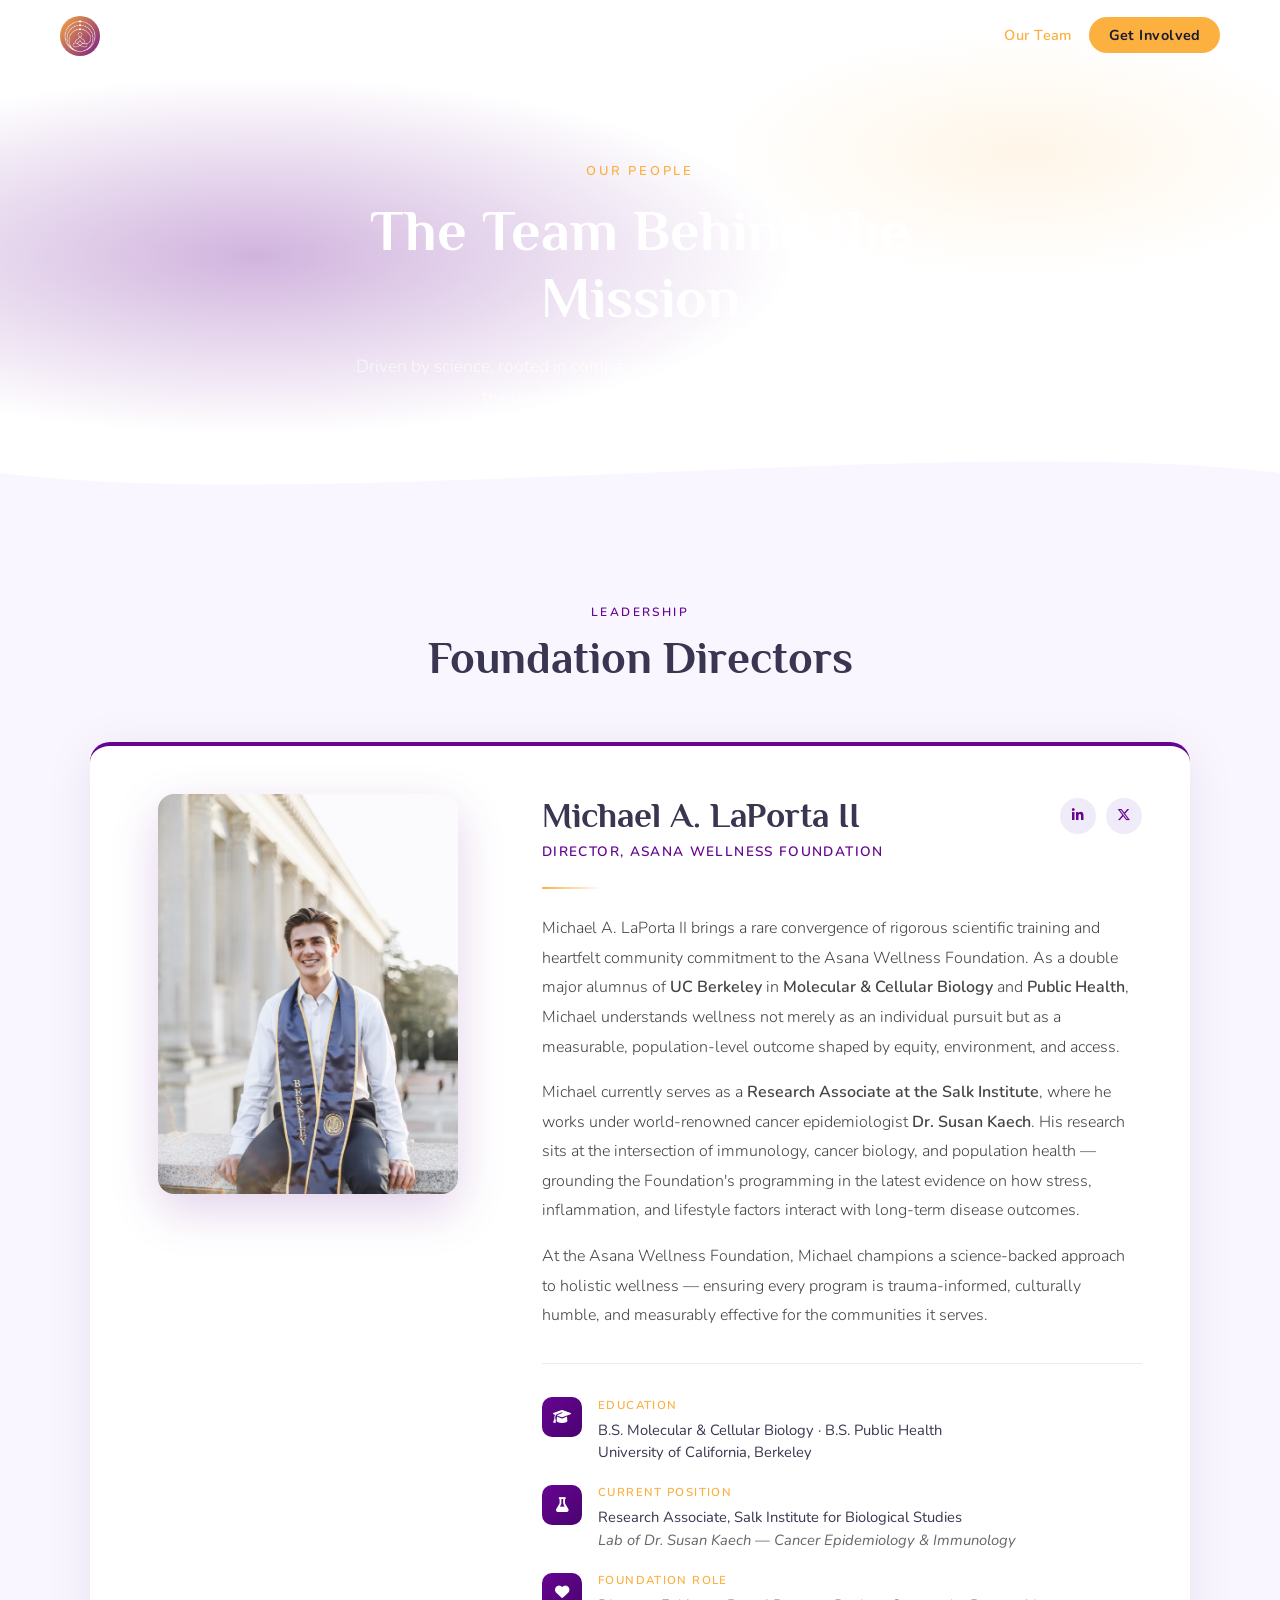
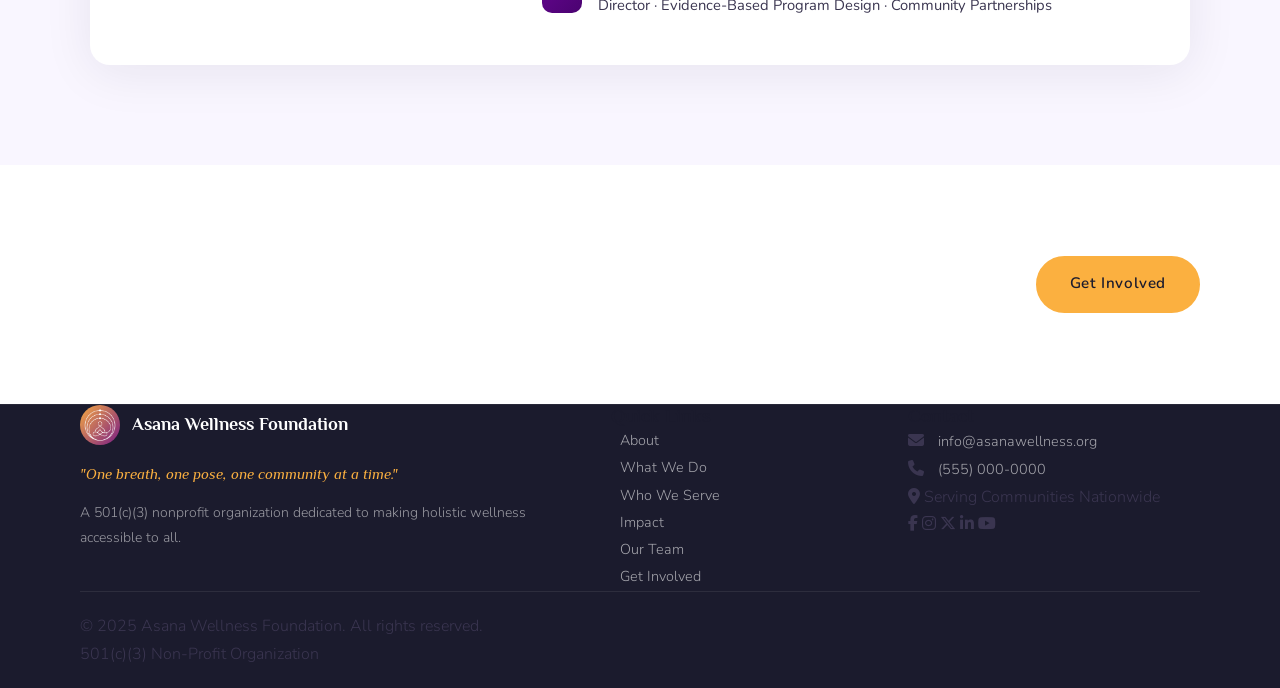
==== about.html @ dfd98853 "Add About Us page with Director Michael A. LaPorta II bio - New about.html page with full leadership" ====
<!DOCTYPE html>
<html lang="en">
<head>
  <meta charset="UTF-8" />
  <meta name="viewport" content="width=device-width, initial-scale=1.0" />
  <meta name="description" content="Meet the team behind the Asana Wellness Foundation — dedicated leaders bringing holistic wellness to underserved communities." />
  <title>About Us | Asana Wellness Foundation</title>

  <!-- Google Fonts: Philosopher + Nunito -->
  <link rel="preconnect" href="https://fonts.googleapis.com" />
  <link rel="preconnect" href="https://fonts.gstatic.com" crossorigin />
  <link
    href="https://fonts.googleapis.com/css2?family=Philosopher:wght@400;700&family=Nunito:wght@300;400;600&display=swap"
    rel="stylesheet"
  />

  <!-- Font Awesome 6 CDN -->
  <link
    rel="stylesheet"
    href="https://cdnjs.cloudflare.com/ajax/libs/font-awesome/6.5.1/css/all.min.css"
    integrity="sha512-DTOQO9RWCH3ppGqcWaEA1BIZOC6xxalwEsw9c2QQeAIftl+Vegovlnee1c9QX4TctnWMn13TZye+giMm8e2LQ=="
    crossorigin="anonymous"
    referrerpolicy="no-referrer"
  />

  <!-- Stylesheets -->
  <link rel="stylesheet" href="styles.css" />
  <link rel="stylesheet" href="about.css" />
</head>
<body>

  <!-- ============================================================
       NAVIGATION
  ============================================================ -->
  <header class="site-header" role="banner">
    <nav class="navbar" aria-label="Main navigation">
      <div class="nav-container">

        <!-- Logo -->
        <a href="index.html" class="nav-logo" aria-label="Asana Wellness Foundation — return to home">
          <span class="logo-icon" aria-hidden="true">
            <img src="Logo/Icon/Icon-04.png" alt="" width="40" height="40" class="logo-img">
          </span>
          <span class="logo-text">Asana Wellness Foundation</span>
        </a>

        <!-- Desktop Nav Links -->
        <ul class="nav-links" role="list">
          <li><a href="index.html#about" class="nav-link">About</a></li>
          <li><a href="index.html#programs" class="nav-link">What We Do</a></li>
          <li><a href="index.html#serve" class="nav-link">Who We Serve</a></li>
          <li><a href="index.html#impact" class="nav-link">Impact</a></li>
          <li><a href="index.html#values" class="nav-link">Values</a></li>
          <li><a href="about.html" class="nav-link nav-link--active">Our Team</a></li>
          <li><a href="index.html#involved" class="nav-link nav-link--cta">Get Involved</a></li>
        </ul>

        <!-- Hamburger Button (mobile) -->
        <button
          class="hamburger"
          id="hamburgerBtn"
          aria-label="Open navigation menu"
          aria-expanded="false"
          aria-controls="mobileMenu"
        >
          <span class="hamburger-line"></span>
          <span class="hamburger-line"></span>
          <span class="hamburger-line"></span>
        </button>

      </div><!-- /.nav-container -->

      <!-- Mobile Menu -->
      <div class="mobile-menu" id="mobileMenu" role="dialog" aria-label="Mobile navigation" aria-hidden="true">
        <ul class="mobile-nav-links" role="list">
          <li><a href="index.html#about" class="mobile-nav-link">About</a></li>
          <li><a href="index.html#programs" class="mobile-nav-link">What We Do</a></li>
          <li><a href="index.html#serve" class="mobile-nav-link">Who We Serve</a></li>
          <li><a href="index.html#impact" class="mobile-nav-link">Impact</a></li>
          <li><a href="index.html#values" class="mobile-nav-link">Values</a></li>
          <li><a href="about.html" class="mobile-nav-link">Our Team</a></li>
          <li><a href="index.html#involved" class="mobile-nav-link mobile-nav-link--cta">Get Involved</a></li>
        </ul>
      </div><!-- /.mobile-menu -->

    </nav>
  </header>

  <main id="main-content">

    <!-- ===== PAGE HERO ===== -->
    <section class="page-hero" aria-label="About Us">
      <div class="page-hero-inner">
        <p class="page-hero-eyebrow">Our People</p>
        <h1 class="page-hero-title">The Team Behind the Mission</h1>
        <p class="page-hero-sub">Driven by science, rooted in compassion, and committed to equity — meet the leaders who make our work possible.</p>
      </div>
      <div class="page-hero-wave" aria-hidden="true">
        <svg viewBox="0 0 1440 80" preserveAspectRatio="none" xmlns="http://www.w3.org/2000/svg">
          <path d="M0,40 C360,80 1080,0 1440,40 L1440,80 L0,80 Z" fill="#f9f6ff"/>
        </svg>
      </div>
    </section>

    <!-- ===== LEADERSHIP SECTION ===== -->
    <section class="leadership-section" id="leadership" aria-label="Foundation Leadership">
      <div class="container">

        <div class="section-label fade-in">Leadership</div>
        <h2 class="section-title fade-in">Foundation Directors</h2>

        <!-- ── Director Card ── -->
        <article class="director-card fade-in" aria-label="Director: Michael A. LaPorta II">

          <div class="director-photo-wrap">
            <img
              src="Logo/Images/M3.jpg"
              alt="Michael A. LaPorta II, Director of the Asana Wellness Foundation"
              class="director-photo"
            />
            <div class="director-photo-ring" aria-hidden="true"></div>
          </div>

          <div class="director-info">

            <div class="director-header">
              <div>
                <h3 class="director-name">Michael A. LaPorta II</h3>
                <p class="director-title">Director, Asana Wellness Foundation</p>
              </div>
              <div class="director-socials" aria-label="Michael's social links">
                <a href="#" aria-label="LinkedIn" class="social-dot"><i class="fab fa-linkedin-in"></i></a>
                <a href="#" aria-label="Twitter / X" class="social-dot"><i class="fab fa-x-twitter"></i></a>
              </div>
            </div>

            <div class="director-divider" aria-hidden="true"></div>

            <p class="director-bio">
              Michael A. LaPorta II brings a rare convergence of rigorous scientific training and
              heartfelt community commitment to the Asana Wellness Foundation. As a double major
              alumnus of <strong>UC Berkeley</strong> in <strong>Molecular &amp; Cellular Biology</strong>
              and <strong>Public Health</strong>, Michael understands wellness not merely as an
              individual pursuit but as a measurable, population-level outcome shaped by equity,
              environment, and access.
            </p>

            <p class="director-bio">
              Michael currently serves as a <strong>Research Associate at the Salk Institute</strong>,
              where he works under world-renowned cancer epidemiologist
              <strong>Dr. Susan Kaech</strong>. His research sits at the intersection of
              immunology, cancer biology, and population health — grounding the Foundation's
              programming in the latest evidence on how stress, inflammation, and lifestyle
              factors interact with long-term disease outcomes.
            </p>

            <p class="director-bio">
              At the Asana Wellness Foundation, Michael champions a science-backed approach to
              holistic wellness — ensuring every program is trauma-informed, culturally humble,
              and measurably effective for the communities it serves.
            </p>

            <div class="director-credentials" aria-label="Credentials and affiliations">
              <div class="credential-item">
                <span class="credential-icon" aria-hidden="true"><i class="fas fa-graduation-cap"></i></span>
                <div>
                  <span class="credential-label">Education</span>
                  <span class="credential-value">B.S. Molecular &amp; Cellular Biology · B.S. Public Health<br>University of California, Berkeley</span>
                </div>
              </div>
              <div class="credential-item">
                <span class="credential-icon" aria-hidden="true"><i class="fas fa-flask"></i></span>
                <div>
                  <span class="credential-label">Current Position</span>
                  <span class="credential-value">Research Associate, Salk Institute for Biological Studies<br><em>Lab of Dr. Susan Kaech — Cancer Epidemiology &amp; Immunology</em></span>
                </div>
              </div>
              <div class="credential-item">
                <span class="credential-icon" aria-hidden="true"><i class="fas fa-heart"></i></span>
                <div>
                  <span class="credential-label">Foundation Role</span>
                  <span class="credential-value">Director · Evidence-Based Program Design · Community Partnerships</span>
                </div>
              </div>
            </div>

          </div>
        </article><!-- /.director-card -->

      </div><!-- /.container -->
    </section>

    <!-- ===== JOIN THE TEAM ===== -->
    <section class="join-team-section" aria-label="Join the team">
      <div class="container join-team-inner fade-in">
        <div class="join-team-text">
          <h2 class="join-team-title">Want to Be Part of Something Meaningful?</h2>
          <p>We're always looking for passionate instructors, wellness advocates, and community partners to grow with us.</p>
        </div>
        <a href="index.html#involved" class="btn btn--gold">Get Involved</a>
      </div>
    </section>

  </main>

  <!-- ============================================================
       FOOTER
  ============================================================ -->
  <footer class="site-footer" role="contentinfo">
    <div class="footer-inner container">

      <div class="footer-grid">

        <!-- Column 1: Brand -->
        <div class="footer-col footer-col--brand">
          <div class="footer-logo">
            <img src="Logo/Icon/Icon-04.png" alt="" width="32" height="32" class="logo-img" aria-hidden="true">
            <span class="footer-logo-text">Asana Wellness Foundation</span>
          </div>
          <p class="footer-tagline">"One breath, one pose, one community at a time."</p>
          <p class="footer-blurb">A 501(c)(3) nonprofit organization dedicated to making holistic wellness accessible to all.</p>
        </div>

        <!-- Column 2: Quick Links -->
        <div class="footer-col">
          <h3 class="footer-heading">Quick Links</h3>
          <ul class="footer-links" role="list">
            <li><a href="index.html#about" class="footer-link">About</a></li>
            <li><a href="index.html#programs" class="footer-link">What We Do</a></li>
            <li><a href="index.html#serve" class="footer-link">Who We Serve</a></li>
            <li><a href="index.html#impact" class="footer-link">Impact</a></li>
            <li><a href="about.html" class="footer-link">Our Team</a></li>
            <li><a href="index.html#involved" class="footer-link">Get Involved</a></li>
          </ul>
        </div>

        <!-- Column 3: Contact -->
        <div class="footer-col">
          <h3 class="footer-heading">Contact</h3>
          <address class="footer-contact" aria-label="Contact information">
            <p><i class="fas fa-envelope" aria-hidden="true"></i> <a href="mailto:info@asanawellness.org" class="footer-link">info@asanawellness.org</a></p>
            <p><i class="fas fa-phone" aria-hidden="true"></i> <a href="tel:+15550000000" class="footer-link">(555) 000-0000</a></p>
            <p><i class="fas fa-map-marker-alt" aria-hidden="true"></i> Serving Communities Nationwide</p>
          </address>
          <div class="footer-socials" aria-label="Social media links">
            <a href="#" class="footer-social-link" aria-label="Facebook"><i class="fab fa-facebook-f"></i></a>
            <a href="#" class="footer-social-link" aria-label="Instagram"><i class="fab fa-instagram"></i></a>
            <a href="#" class="footer-social-link" aria-label="Twitter / X"><i class="fab fa-x-twitter"></i></a>
            <a href="#" class="footer-social-link" aria-label="LinkedIn"><i class="fab fa-linkedin-in"></i></a>
            <a href="#" class="footer-social-link" aria-label="YouTube"><i class="fab fa-youtube"></i></a>
          </div>
        </div>

      </div><!-- /.footer-grid -->

      <div class="footer-bottom">
        <p>&copy; 2025 Asana Wellness Foundation. All rights reserved.</p>
        <p>501(c)(3) Non-Profit Organization</p>
      </div>

    </div><!-- /.footer-inner -->
  </footer>

  <script src="script.js"></script>
</body>
</html>
---- styles.css ----
/* ============================================================
   ASANA WELLNESS FOUNDATION — styles.css
   Mobile-first, custom CSS, no frameworks
   ============================================================ */

/* ------------------------------------------------------------
   CSS CUSTOM PROPERTIES (Design Tokens)
   ------------------------------------------------------------ */
:root {
  /* Brand Colors */
  --color-black:       #1B1B2D;
  --color-purple:      #660591;
  --color-purple-dark: #4a0369;
  --color-purple-light:#8a12b8;
  --color-gold:        #FBB040;
  --color-gold-dark:   #e09620;
  --color-gold-light:  #fdc868;

  /* Neutral Palette */
  --color-white:       #FFFFFF;
  --color-off-white:   #F9F6FF;
  --color-lavender:    #F2EDF9;
  --color-light-gray:  #E8E4F0;
  --color-mid-gray:    #9B95A8;
  --color-text-dark:   #1B1B2D;
  --color-text-body:   #3A3550;
  --color-text-muted:  #6B6580;

  /* Card & Surface */
  --color-card-dark:   #232338;
  --color-card-darker: #1a1a2e;

  /* Typography */
  --font-heading: 'Philosopher', Georgia, serif;
  --font-body:    'Nunito', 'Helvetica Neue', Arial, sans-serif;

  /* Font Weights */
  --fw-light:    300;
  --fw-regular:  400;
  --fw-semibold: 600;
  --fw-bold:     700;

  /* Spacing Scale */
  --space-xs:  0.5rem;
  --space-sm:  1rem;
  --space-md:  1.5rem;
  --space-lg:  2rem;
  --space-xl:  3rem;
  --space-2xl: 4rem;
  --space-3xl: 6rem;

  /* Section Padding */
  --section-pad-y: 5rem;

  /* Border Radius */
  --radius-sm:   6px;
  --radius-md:   12px;
  --radius-lg:   20px;
  --radius-pill: 9999px;

  /* Shadows */
  --shadow-sm:   0 2px 8px rgba(27, 27, 45, 0.08);
  --shadow-md:   0 4px 20px rgba(27, 27, 45, 0.12);
  --shadow-lg:   0 8px 40px rgba(27, 27, 45, 0.18);
  --shadow-xl:   0 16px 64px rgba(27, 27, 45, 0.25);
  --shadow-glow-purple: 0 8px 32px rgba(102, 5, 145, 0.35);
  --shadow-glow-gold:   0 8px 32px rgba(251, 176, 64, 0.35);

  /* Transitions */
  --transition-fast:   150ms ease;
  --transition-base:   250ms ease;
  --transition-slow:   400ms ease;

  /* Nav Height */
  --nav-height: 72px;

  /* Container Max Width */
  --max-width: 1200px;
}


/* ------------------------------------------------------------
   RESET & BASE
   ------------------------------------------------------------ */
*,
*::before,
*::after {
  box-sizing: border-box;
  margin: 0;
  padding: 0;
}

html {
  scroll-behavior: smooth;
  font-size: 16px;
  -webkit-text-size-adjust: 100%;
}

body {
  font-family: var(--font-body);
  font-weight: var(--fw-light);
  color: var(--color-text-body);
  background-color: var(--color-white);
  line-height: 1.7;
  overflow-x: hidden;
}

img,
svg {
  display: block;
  max-width: 100%;
}

a {
  color: inherit;
  text-decoration: none;
  transition: color var(--transition-base), opacity var(--transition-base);
}

ul {
  list-style: none;
}

button {
  cursor: pointer;
  border: none;
  background: none;
  font-family: inherit;
}

address {
  font-style: normal;
}

/* ------------------------------------------------------------
   TYPOGRAPHY — HEADINGS
   ------------------------------------------------------------ */
h1, h2, h3, h4, h5, h6 {
  font-family: var(--font-heading);
  font-weight: var(--fw-bold);
  line-height: 1.2;
  color: var(--color-text-dark);
}

p {
  font-weight: var(--fw-light);
  line-height: 1.75;
}


/* ------------------------------------------------------------
   UTILITY CLASSES
   ------------------------------------------------------------ */
.container {
  width: 100%;
  max-width: var(--max-width);
  margin-inline: auto;
  padding-inline: 1.25rem;
}

.section-padding {
  padding-block: var(--section-pad-y);
}

/* Section Labels (eyebrow text) */
.section-label {
  font-family: var(--font-body);
  font-weight: var(--fw-semibold);
  font-size: 0.75rem;
  letter-spacing: 0.18em;
  text-transform: uppercase;
  color: var(--color-purple);
  margin-bottom: 0.75rem;
}

.section-label--gold {
  color: var(--color-gold);
}

/* Section Titles */
.section-title {
  font-size: clamp(1.75rem, 4vw, 2.75rem);
  margin-bottom: 1.25rem;
}

.section-title--dark   { color: var(--color-black); }
.section-title--gold   { color: var(--color-gold); }
.section-title--purple { color: var(--color-purple); }
.section-title--white  { color: var(--color-white); }

/* Section Intro Paragraph */
.section-intro {
  font-size: 1.05rem;
  font-weight: var(--fw-light);
  color: var(--color-text-muted);
  max-width: 680px;
  margin-bottom: 3rem;
}

.section-intro--light {
  color: rgba(255, 255, 255, 0.75);
}


/* ------------------------------------------------------------
   SCROLL REVEAL ANIMATION
   ------------------------------------------------------------ */
.fade-in {
  opacity: 0;
  transform: translateY(30px);
  transition:
    opacity var(--transition-slow),
    transform var(--transition-slow);
}

.fade-in.visible {
  opacity: 1;
  transform: translateY(0);
}

/* Stagger delays for sibling elements */
.fade-in:nth-child(2) { transition-delay: 80ms; }
.fade-in:nth-child(3) { transition-delay: 160ms; }
.fade-in:nth-child(4) { transition-delay: 240ms; }
.fade-in:nth-child(5) { transition-delay: 320ms; }
.fade-in:nth-child(6) { transition-delay: 400ms; }
.fade-in:nth-child(7) { transition-delay: 480ms; }
.fade-in:nth-child(8) { transition-delay: 560ms; }
.fade-in:nth-child(9) { transition-delay: 640ms; }


/* ------------------------------------------------------------
   BUTTONS
   ------------------------------------------------------------ */
.btn {
  display: inline-flex;
  align-items: center;
  justify-content: center;
  gap: 0.5rem;
  padding: 0.85rem 2rem;
  border-radius: var(--radius-pill);
  font-family: var(--font-body);
  font-weight: var(--fw-semibold);
  font-size: 0.95rem;
  letter-spacing: 0.04em;
  cursor: pointer;
  transition:
    background-color var(--transition-base),
    color var(--transition-base),
    border-color var(--transition-base),
    transform var(--transition-fast),
    box-shadow var(--transition-base);
  white-space: nowrap;
}

.btn:hover {
  transform: translateY(-2px);
}

.btn:active {
  transform: translateY(0);
}

/* Gold filled button */
.btn--gold {
  background-color: var(--color-gold);
  color: var(--color-black);
  border: 2px solid var(--color-gold);
}

.btn--gold:hover {
  background-color: var(--color-gold-dark);
  border-color: var(--color-gold-dark);
  box-shadow: var(--shadow-glow-gold);
}

/* White outline button */
.btn--outline-white {
  background-color: transparent;
  color: var(--color-white);
  border: 2px solid rgba(255, 255, 255, 0.7);
}

.btn--outline-white:hover {
  background-color: rgba(255, 255, 255, 0.12);
  border-color: var(--color-white);
}

/* Gold outline button */
.btn--outline-gold {
  background-color: transparent;
  color: var(--color-gold);
  border: 2px solid var(--color-gold);
}

.btn--outline-gold:hover {
  background-color: var(--color-gold);
  color: var(--color-black);
  box-shadow: var(--shadow-glow-gold);
}


/* ------------------------------------------------------------
   NAVIGATION
   ------------------------------------------------------------ */
.site-header {
  position: fixed;
  top: 0;
  left: 0;
  right: 0;
  z-index: 1000;
  transition:
    background-color var(--transition-base),
    box-shadow var(--transition-base);
}

/* Transparent by default; JS adds .scrolled */
.navbar {
  background-color: transparent;
  transition:
    background-color var(--transition-base),
    box-shadow var(--transition-base);
}

.site-header.scrolled .navbar {
  background-color: rgba(255, 255, 255, 0.97);
  box-shadow: 0 2px 24px rgba(27, 27, 45, 0.1);
  backdrop-filter: blur(12px);
  -webkit-backdrop-filter: blur(12px);
}

.nav-container {
  display: flex;
  align-items: center;
  justify-content: space-between;
  height: var(--nav-height);
  max-width: var(--max-width);
  margin-inline: auto;
  padding-inline: 1.25rem;
}

/* Logo */
.nav-logo {
  display: flex;
  align-items: center;
  gap: 0.65rem;
  text-decoration: none;
  transition: opacity var(--transition-base);
}

.nav-logo:hover {
  opacity: 0.85;
}

.logo-icon {
  flex-shrink: 0;
  display: flex;
  align-items: center;
}

.logo-img {
  width: 40px;
  height: 40px;
  object-fit: contain;
  border-radius: 50%;
}

.logo-text {
  font-family: var(--font-heading);
  font-weight: var(--fw-bold);
  font-size: 1.05rem;
  color: var(--color-white);
  line-height: 1.2;
  transition: color var(--transition-base);
  white-space: nowrap;
}

/* Logo text color changes when nav is scrolled */
.site-header.scrolled .logo-text {
  color: var(--color-black);
}

/* Desktop nav links */
.nav-links {
  display: none;
  align-items: center;
  gap: 0.25rem;
}

.nav-link {
  position: relative;
  font-family: var(--font-body);
  font-weight: var(--fw-semibold);
  font-size: 0.9rem;
  letter-spacing: 0.03em;
  color: rgba(255, 255, 255, 0.9);
  padding: 0.5rem 0.85rem;
  border-radius: var(--radius-sm);
  transition: color var(--transition-base);
}

/* Underline slide-in hover effect */
.nav-link::after {
  content: '';
  position: absolute;
  bottom: 2px;
  left: 0.85rem;
  right: 0.85rem;
  height: 2px;
  background-color: var(--color-gold);
  transform: scaleX(0);
  transform-origin: left center;
  transition: transform var(--transition-base);
  border-radius: 2px;
}

.nav-link:hover::after,
.nav-link.active::after {
  transform: scaleX(1);
}

.nav-link:hover {
  color: var(--color-gold);
}

.nav-link.active {
  color: var(--color-gold);
}

/* When scrolled — dark text on white nav */
.site-header.scrolled .nav-link {
  color: var(--color-text-dark);
}

.site-header.scrolled .nav-link:hover,
.site-header.scrolled .nav-link.active {
  color: var(--color-purple);
}

.site-header.scrolled .nav-link::after {
  background-color: var(--color-purple);
}

/* CTA nav link — styled as pill */
.nav-link--cta {
  background-color: var(--color-gold);
  color: var(--color-black) !important;
  padding: 0.5rem 1.2rem;
  border-radius: var(--radius-pill);
  font-weight: var(--fw-bold);
  transition:
    background-color var(--transition-base),
    transform var(--transition-fast),
    box-shadow var(--transition-base);
}

.nav-link--cta::after {
  display: none;
}

.nav-link--cta:hover {
  background-color: var(--color-gold-dark);
  transform: translateY(-1px);
  box-shadow: var(--shadow-glow-gold);
}

/* Hamburger button */
.hamburger {
  display: flex;
  flex-direction: column;
  gap: 5px;
  padding: 8px;
  background: none;
  border: none;
  cursor: pointer;
  z-index: 1100;
}

.hamburger-line {
  display: block;
  width: 26px;
  height: 2px;
  background-color: var(--color-white);
  border-radius: 2px;
  transition:
    transform var(--transition-base),
    opacity var(--transition-base),
    background-color var(--transition-base);
}

.site-header.scrolled .hamburger-line {
  background-color: var(--color-black);
}

/* Hamburger open state */
.hamburger.open .hamburger-line:nth-child(1) {
  transform: translateY(7px) rotate(45deg);
}

.hamburger.open .hamburger-line:nth-child(2) {
  opacity: 0;
  transform: scaleX(0);
}

.hamburger.open .hamburger-line:nth-child(3) {
  transform: translateY(-7px) rotate(-45deg);
}

/* Mobile menu */
.mobile-menu {
  position: fixed;
  top: 0;
  left: 0;
  right: 0;
  bottom: 0;
  background-color: var(--color-black);
  display: flex;
  align-items: center;
  justify-content: center;
  z-index: 999;
  opacity: 0;
  pointer-events: none;
  transform: translateX(100%);
  transition:
    opacity var(--transition-slow),
    transform var(--transition-slow);
}

.mobile-menu.open {
  opacity: 1;
  pointer-events: all;
  transform: translateX(0);
}

.mobile-nav-links {
  display: flex;
  flex-direction: column;
  align-items: center;
  gap: 0.5rem;
  text-align: center;
}

.mobile-nav-link {
  display: block;
  font-family: var(--font-heading);
  font-size: clamp(1.5rem, 5vw, 2rem);
  font-weight: var(--fw-bold);
  color: var(--color-white);
  padding: 0.6rem 1.5rem;
  transition:
    color var(--transition-base),
    transform var(--transition-base);
}

.mobile-nav-link:hover {
  color: var(--color-gold);
  transform: translateX(6px);
}

.mobile-nav-link--cta {
  color: var(--color-gold);
  margin-top: 0.5rem;
}


/* ------------------------------------------------------------
   HERO SECTION
   ------------------------------------------------------------ */
.hero-section {
  position: relative;
  min-height: 100vh;
  display: flex;
  align-items: center;
  justify-content: center;
  overflow: hidden;
  /* Serene purple-to-dark gradient as placeholder background */
  background-image:
    linear-gradient(
      160deg,
      #2d0845 0%,
      #1B1B2D 40%,
      #0e0e1f 70%,
      #1a0630 100%
    );
  background-size: cover;
  background-position: center;
}

/* Parallax-ready on desktop */
@media (min-width: 1024px) {
  .hero-section {
    background-attachment: fixed;
  }
}

/* Overlay */
.hero-section::before {
  content: '';
  position: absolute;
  inset: 0;
  background-color: rgba(27, 27, 45, 0.65);
  z-index: 1;
}

/* Decorative gradient orbs */
.hero-section::after {
  content: '';
  position: absolute;
  inset: 0;
  background:
    radial-gradient(ellipse 60% 40% at 80% 20%, rgba(102, 5, 145, 0.3) 0%, transparent 60%),
    radial-gradient(ellipse 50% 60% at 10% 80%, rgba(251, 176, 64, 0.12) 0%, transparent 60%);
  z-index: 1;
  pointer-events: none;
}

/* Floating mandala */
.hero-mandala {
  position: absolute;
  right: -5%;
  top: 50%;
  transform: translateY(-50%);
  width: min(55vw, 600px);
  z-index: 2;
  animation: mandala-spin 60s linear infinite;
  pointer-events: none;
  opacity: 0.55;
}

@keyframes mandala-spin {
  from { transform: translateY(-50%) rotate(0deg); }
  to   { transform: translateY(-50%) rotate(360deg); }
}

.mandala-svg {
  width: 100%;
  height: auto;
}

/* Hero content */
.hero-content {
  position: relative;
  z-index: 3;
  max-width: 780px;
  padding-inline: 1.5rem;
  padding-top: var(--nav-height);
  text-align: center;
}

.hero-eyebrow {
  font-family: var(--font-body);
  font-weight: var(--fw-semibold);
  font-size: 0.78rem;
  letter-spacing: 0.22em;
  text-transform: uppercase;
  color: var(--color-gold);
  margin-bottom: 1.25rem;
}

.hero-heading {
  font-family: var(--font-heading);
  font-size: clamp(2rem, 5.5vw, 3.75rem);
  font-weight: var(--fw-bold);
  color: var(--color-white);
  line-height: 1.15;
  margin-bottom: 1.5rem;
  text-shadow: 0 2px 20px rgba(0,0,0,0.3);
}

.heading-break {
  display: none;
}

.hero-subheading {
  font-family: var(--font-body);
  font-weight: var(--fw-light);
  font-size: clamp(1rem, 2vw, 1.15rem);
  color: rgba(255, 255, 255, 0.82);
  line-height: 1.8;
  max-width: 640px;
  margin-inline: auto;
  margin-bottom: 2.5rem;
}

.hero-ctas {
  display: flex;
  flex-wrap: wrap;
  gap: 1rem;
  justify-content: center;
}

/* Scroll indicator */
.hero-scroll-indicator {
  position: absolute;
  bottom: 2.5rem;
  left: 50%;
  transform: translateX(-50%);
  z-index: 3;
}

.scroll-dot {
  display: block;
  width: 6px;
  height: 6px;
  background-color: var(--color-gold);
  border-radius: 50%;
  animation: scroll-bounce 2s ease-in-out infinite;
  box-shadow: 0 0 0 0 rgba(251, 176, 64, 0.4);
}

@keyframes scroll-bounce {
  0%, 100% {
    transform: translateY(0);
    box-shadow: 0 0 0 0 rgba(251, 176, 64, 0.4);
  }
  50% {
    transform: translateY(10px);
    box-shadow: 0 0 0 8px rgba(251, 176, 64, 0);
  }
}


/* ------------------------------------------------------------
   ABOUT SECTION
   ------------------------------------------------------------ */
.about-section {
  background-color: var(--color-off-white);
}

.about-grid {
  display: grid;
  grid-template-columns: 1fr;
  gap: 2rem;
  margin-top: 1rem;
}

.about-card {
  background-color: var(--color-white);
  border-radius: var(--radius-lg);
  padding: 2.5rem 2rem;
  box-shadow: var(--shadow-sm);
  transition:
    transform var(--transition-base),
    box-shadow var(--transition-base);
}

.about-card:hover {
  transform: translateY(-6px);
  box-shadow: var(--shadow-md);
}

.about-icon {
  width: 60px;
  height: 60px;
  border-radius: var(--radius-md);
  background-color: var(--color-gold);
  display: flex;
  align-items: center;
  justify-content: center;
  margin-bottom: 1.5rem;
  font-size: 1.5rem;
  color: var(--color-black);
  box-shadow: 0 4px 16px rgba(251, 176, 64, 0.35);
}

.about-icon--purple {
  background-color: var(--color-purple);
  color: var(--color-white);
  box-shadow: 0 4px 16px rgba(102, 5, 145, 0.35);
}

.about-card-heading {
  font-size: 1.5rem;
  color: var(--color-black);
  margin-bottom: 1rem;
}

.about-card-text {
  color: var(--color-text-body);
  font-size: 0.975rem;
  line-height: 1.8;
  margin-bottom: 0.75rem;
}

.about-card-text:last-child {
  margin-bottom: 0;
}


/* ------------------------------------------------------------
   PROGRAMS / WHAT WE DO SECTION
   ------------------------------------------------------------ */
.programs-section {
  background-color: var(--color-black);
}

.programs-grid {
  display: grid;
  grid-template-columns: 1fr;
  gap: 1.5rem;
}

.program-card {
  background-color: var(--color-card-dark);
  border-radius: var(--radius-md);
  border-left: 4px solid var(--color-purple);
  padding: 2rem 1.75rem;
  transition:
    transform var(--transition-base),
    box-shadow var(--transition-base),
    border-color var(--transition-base);
}

.program-card:hover {
  transform: translateY(-8px);
  box-shadow: var(--shadow-glow-purple);
  border-left-color: var(--color-gold);
}

.program-card-icon {
  font-size: 2rem;
  color: var(--color-gold);
  margin-bottom: 1.25rem;
  transition: transform var(--transition-base);
}

.program-card:hover .program-card-icon {
  transform: scale(1.1);
}

.program-card-heading {
  font-size: 1.2rem;
  color: var(--color-white);
  margin-bottom: 0.6rem;
}

.program-card-subtitle {
  font-size: 0.78rem;
  font-weight: var(--fw-semibold);
  letter-spacing: 0.06em;
  color: var(--color-gold);
  text-transform: uppercase;
  margin-bottom: 0.85rem;
  line-height: 1.5;
}

.program-card-text {
  color: rgba(255, 255, 255, 0.72);
  font-size: 0.92rem;
  line-height: 1.75;
}


/* ------------------------------------------------------------
   WHO WE SERVE SECTION
   ------------------------------------------------------------ */
.serve-section {
  background-color: var(--color-white);
}

.serve-grid {
  display: grid;
  grid-template-columns: 1fr;
  gap: 1rem;
}

.serve-tile {
  display: flex;
  flex-direction: column;
  align-items: flex-start;
  gap: 0.5rem;
  padding: 1.5rem;
  border-radius: var(--radius-md);
  background-color: var(--color-lavender);
  border: 1px solid var(--color-light-gray);
  transition:
    transform var(--transition-base),
    box-shadow var(--transition-base),
    background-color var(--transition-base);
}

.serve-tile:hover {
  transform: translateY(-6px);
  box-shadow: var(--shadow-md);
}

/* Alternating accent colors */
.serve-tile--1 { border-left: 4px solid var(--color-purple); }
.serve-tile--2 { border-left: 4px solid var(--color-gold); background-color: #FFF8EE; }
.serve-tile--3 { border-left: 4px solid var(--color-purple); }
.serve-tile--4 { border-left: 4px solid var(--color-gold); background-color: #FFF8EE; }
.serve-tile--5 { border-left: 4px solid var(--color-purple); }
.serve-tile--6 { border-left: 4px solid var(--color-gold); background-color: #FFF8EE; }
.serve-tile--7 { border-left: 4px solid var(--color-purple); }
.serve-tile--8 { border-left: 4px solid var(--color-gold); background-color: #FFF8EE; }
.serve-tile--9 { border-left: 4px solid var(--color-purple); }

.serve-tile-icon {
  font-size: 1.6rem;
  color: var(--color-purple);
  margin-bottom: 0.25rem;
}

.serve-tile--2 .serve-tile-icon,
.serve-tile--4 .serve-tile-icon,
.serve-tile--6 .serve-tile-icon,
.serve-tile--8 .serve-tile-icon {
  color: var(--color-gold-dark);
}

.serve-tile-name {
  font-size: 1rem;
  font-weight: var(--fw-bold);
  color: var(--color-black);
}

.serve-tile-desc {
  font-size: 0.875rem;
  color: var(--color-text-muted);
  line-height: 1.5;
}


/* ------------------------------------------------------------
   IMPACT SECTION
   ------------------------------------------------------------ */
.impact-section {
  background: linear-gradient(145deg, var(--color-purple) 0%, #3a035f 40%, var(--color-black) 100%);
  position: relative;
  overflow: hidden;
}

.impact-section::before {
  content: '';
  position: absolute;
  inset: 0;
  background:
    radial-gradient(ellipse 70% 50% at 90% 10%, rgba(251, 176, 64, 0.08) 0%, transparent 60%),
    radial-gradient(ellipse 50% 60% at 5% 90%, rgba(255, 255, 255, 0.04) 0%, transparent 50%);
  pointer-events: none;
}

/* Impact stats row */
.impact-stats {
  display: grid;
  grid-template-columns: repeat(2, 1fr);
  gap: 1.5rem;
  margin-bottom: 3.5rem;
  text-align: center;
}

.impact-stat {
  display: flex;
  flex-direction: column;
  align-items: center;
  gap: 0.4rem;
  padding: 1.5rem 1rem;
  background-color: rgba(255, 255, 255, 0.06);
  border-radius: var(--radius-md);
  border: 1px solid rgba(251, 176, 64, 0.2);
  backdrop-filter: blur(8px);
}

.impact-stat-number {
  font-family: var(--font-heading);
  font-size: clamp(2rem, 5vw, 3rem);
  font-weight: var(--fw-bold);
  color: var(--color-gold);
  line-height: 1;
}

.impact-stat-label {
  font-size: 0.82rem;
  font-weight: var(--fw-semibold);
  letter-spacing: 0.08em;
  text-transform: uppercase;
  color: rgba(255, 255, 255, 0.7);
}

/* Impact cards grid */
.impact-grid {
  display: grid;
  grid-template-columns: 1fr;
  gap: 1.25rem;
}

.impact-card {
  background-color: rgba(255, 255, 255, 0.07);
  border-radius: var(--radius-md);
  padding: 2rem 1.75rem;
  border: 1px solid rgba(255, 255, 255, 0.1);
  text-align: center;
  transition:
    transform var(--transition-base),
    background-color var(--transition-base),
    box-shadow var(--transition-base);
  backdrop-filter: blur(4px);
}

.impact-card:hover {
  transform: translateY(-8px);
  background-color: rgba(255, 255, 255, 0.12);
  box-shadow: var(--shadow-glow-gold);
}

.impact-card-icon {
  font-size: 2.25rem;
  color: var(--color-gold);
  margin-bottom: 1rem;
  transition: transform var(--transition-base);
}

.impact-card:hover .impact-card-icon {
  transform: scale(1.15);
}

.impact-card-heading {
  font-size: 1.2rem;
  color: var(--color-white);
  margin-bottom: 0.6rem;
}

.impact-card-text {
  font-size: 0.9rem;
  color: rgba(255, 255, 255, 0.72);
  line-height: 1.7;
}


/* ------------------------------------------------------------
   VALUES SECTION
   ------------------------------------------------------------ */
.values-section {
  background-color: var(--color-off-white);
}

.values-grid {
  display: grid;
  grid-template-columns: 1fr;
  gap: 1.25rem;
}

.value-card {
  display: flex;
  align-items: flex-start;
  gap: 1.25rem;
  padding: 1.75rem 1.5rem;
  background-color: var(--color-white);
  border-radius: var(--radius-md);
  border-left: 4px solid var(--color-gold);
  box-shadow: var(--shadow-sm);
  transition:
    transform var(--transition-base),
    box-shadow var(--transition-base);
}

.value-card:hover {
  transform: translateY(-5px);
  box-shadow: var(--shadow-md);
}

.value-card-icon {
  flex-shrink: 0;
  width: 48px;
  height: 48px;
  border-radius: var(--radius-sm);
  background-color: var(--color-lavender);
  display: flex;
  align-items: center;
  justify-content: center;
  font-size: 1.25rem;
  color: var(--color-purple);
  transition: background-color var(--transition-base), color var(--transition-base);
}

.value-card:hover .value-card-icon {
  background-color: var(--color-purple);
  color: var(--color-white);
}

.value-card-content {
  flex: 1;
}

.value-card-name {
  font-size: 1.05rem;
  font-weight: var(--fw-bold);
  color: var(--color-black);
  margin-bottom: 0.4rem;
}

.value-card-text {
  font-size: 0.9rem;
  color: var(--color-text-body);
  line-height: 1.7;
}


/* ------------------------------------------------------------
   GET INVOLVED SECTION
   ------------------------------------------------------------ */
.involved-section {
  background-color: var(--color-black);
  position: relative;
  overflow: hidden;
}

.involved-section::before {
  content: '';
  position: absolute;
  inset: 0;
  background:
    radial-gradient(ellipse 50% 60% at 0% 100%, rgba(102, 5, 145, 0.25) 0%, transparent 60%),
    radial-gradient(ellipse 40% 40% at 100% 0%, rgba(251, 176, 64, 0.08) 0%, transparent 60%);
  pointer-events: none;
}

.involved-grid {
  display: grid;
  grid-template-columns: 1fr;
  gap: 1.5rem;
  position: relative;
  z-index: 1;
}

.involved-card {
  display: flex;
  flex-direction: column;
  align-items: flex-start;
  gap: 1rem;
  padding: 2.5rem 2rem;
  background-color: var(--color-card-dark);
  border-radius: var(--radius-lg);
  border: 1px solid rgba(255, 255, 255, 0.08);
  transition:
    transform var(--transition-base),
    box-shadow var(--transition-base),
    border-color var(--transition-base);
}

.involved-card:hover {
  transform: translateY(-8px);
  box-shadow: var(--shadow-lg);
}

/* Featured donate card */
.involved-card--featured {
  position: relative;
  border: 2px solid var(--color-gold);
  background: linear-gradient(145deg, #2a1f0a 0%, var(--color-card-dark) 60%);
}

.involved-card--featured:hover {
  box-shadow: var(--shadow-glow-gold);
}

.involved-card-badge {
  position: absolute;
  top: -14px;
  left: 50%;
  transform: translateX(-50%);
  background-color: var(--color-gold);
  color: var(--color-black);
  font-family: var(--font-body);
  font-weight: var(--fw-bold);
  font-size: 0.72rem;
  letter-spacing: 0.1em;
  text-transform: uppercase;
  padding: 0.3rem 1rem;
  border-radius: var(--radius-pill);
  white-space: nowrap;
}

.involved-card-icon {
  width: 60px;
  height: 60px;
  border-radius: var(--radius-md);
  background-color: rgba(255, 255, 255, 0.06);
  display: flex;
  align-items: center;
  justify-content: center;
  font-size: 1.6rem;
  color: var(--color-gold);
  border: 1px solid rgba(251, 176, 64, 0.25);
  transition:
    background-color var(--transition-base),
    transform var(--transition-base);
}

.involved-card:hover .involved-card-icon {
  background-color: rgba(251, 176, 64, 0.12);
  transform: scale(1.08);
}

.involved-card-heading {
  font-size: 1.4rem;
  color: var(--color-white);
  margin-bottom: 0;
}

.involved-card-text {
  font-size: 0.95rem;
  color: rgba(255, 255, 255, 0.7);
  line-height: 1.75;
  flex: 1;
}

.involved-card .btn {
  margin-top: auto;
  align-self: flex-start;
}


/* ------------------------------------------------------------
   FOOTER
   ------------------------------------------------------------ */
.site-footer {
  background-color: var(--color-black);
  border-top: 1px solid rgba(255, 255, 255, 0.06);
}

.footer-main {
  padding-block: 4rem 3rem;
}

.footer-grid {
  display: grid;
  grid-template-columns: 1fr;
  gap: 2.5rem;
}

/* Footer logo */
.footer-logo {
  display: flex;
  align-items: center;
  gap: 0.75rem;
  margin-bottom: 1rem;
}

.footer-logo-text {
  font-family: var(--font-heading);
  font-weight: var(--fw-bold);
  font-size: 1.1rem;
  color: var(--color-white);
  line-height: 1.2;
}

.footer-tagline {
  font-family: var(--font-heading);
  font-size: 0.95rem;
  color: var(--color-gold);
  margin-bottom: 0.85rem;
  font-style: italic;
}

.footer-blurb {
  font-size: 0.875rem;
  color: rgba(255, 255, 255, 0.55);
  line-height: 1.75;
  margin-bottom: 1.5rem;
}

/* Social icons */
.footer-social {
  display: flex;
  gap: 0.75rem;
  flex-wrap: wrap;
}

.social-link {
  width: 40px;
  height: 40px;
  border-radius: var(--radius-pill);
  background-color: rgba(255, 255, 255, 0.08);
  border: 1px solid rgba(255, 255, 255, 0.1);
  display: flex;
  align-items: center;
  justify-content: center;
  color: rgba(255, 255, 255, 0.7);
  font-size: 0.95rem;
  transition:
    background-color var(--transition-base),
    color var(--transition-base),
    border-color var(--transition-base),
    transform var(--transition-fast);
}

.social-link:hover {
  background-color: var(--color-gold);
  color: var(--color-black);
  border-color: var(--color-gold);
  transform: translateY(-3px);
}

/* Footer column heading */
.footer-col-heading {
  font-family: var(--font-heading);
  font-size: 1rem;
  font-weight: var(--fw-bold);
  color: var(--color-white);
  margin-bottom: 1.25rem;
  padding-bottom: 0.5rem;
  border-bottom: 2px solid var(--color-gold);
  display: inline-block;
}

/* Quick links */
.footer-links-list {
  display: flex;
  flex-direction: column;
  gap: 0.5rem;
}

.footer-link {
  font-size: 0.9rem;
  color: rgba(255, 255, 255, 0.6);
  transition: color var(--transition-base), padding-left var(--transition-base);
  display: inline-flex;
  align-items: center;
  gap: 0.35rem;
}

.footer-link::before {
  content: '›';
  color: var(--color-gold);
  font-size: 1rem;
  line-height: 1;
  opacity: 0;
  transition: opacity var(--transition-base);
}

.footer-link:hover {
  color: var(--color-gold);
  padding-left: 0.35rem;
}

.footer-link:hover::before {
  opacity: 1;
}

/* Contact info */
.footer-contact-list {
  display: flex;
  flex-direction: column;
  gap: 1rem;
}

.footer-contact-item {
  display: flex;
  align-items: flex-start;
  gap: 0.75rem;
  font-size: 0.9rem;
  color: rgba(255, 255, 255, 0.65);
  line-height: 1.5;
}

.footer-contact-icon {
  flex-shrink: 0;
  color: var(--color-gold);
  font-size: 0.95rem;
  margin-top: 0.15rem;
}

.footer-contact-link {
  color: rgba(255, 255, 255, 0.65);
  transition: color var(--transition-base);
}

.footer-contact-link:hover {
  color: var(--color-gold);
}

/* Footer bottom bar */
.footer-bottom {
  padding-block: 1.25rem;
  border-top: 1px solid rgba(255, 255, 255, 0.08);
}

.footer-bottom-inner {
  display: flex;
  flex-direction: column;
  align-items: center;
  gap: 0.35rem;
  text-align: center;
}

.footer-copyright,
.footer-nonprofit {
  font-size: 0.8rem;
  color: rgba(255, 255, 255, 0.4);
  font-weight: var(--fw-regular);
}


/* ------------------------------------------------------------
   RESPONSIVE — TABLET (768px+)
   ------------------------------------------------------------ */
@media (min-width: 768px) {

  :root {
    --section-pad-y: 6rem;
  }

  .container {
    padding-inline: 2rem;
  }

  /* Hero */
  .heading-break {
    display: inline;
  }

  /* About */
  .about-grid {
    grid-template-columns: repeat(2, 1fr);
    gap: 2.5rem;
  }

  /* Programs */
  .programs-grid {
    grid-template-columns: repeat(2, 1fr);
    gap: 1.75rem;
  }

  /* Who We Serve */
  .serve-grid {
    grid-template-columns: repeat(2, 1fr);
    gap: 1.25rem;
  }

  /* Impact */
  .impact-stats {
    grid-template-columns: repeat(4, 1fr);
    gap: 1.25rem;
  }

  .impact-grid {
    grid-template-columns: repeat(2, 1fr);
    gap: 1.5rem;
  }

  /* Values */
  .values-grid {
    grid-template-columns: repeat(2, 1fr);
    gap: 1.5rem;
  }

  /* Get Involved */
  .involved-grid {
    grid-template-columns: repeat(3, 1fr);
    gap: 1.75rem;
  }

  /* Footer */
  .footer-grid {
    grid-template-columns: repeat(2, 1fr);
    gap: 3rem;
  }

  .footer-bottom-inner {
    flex-direction: row;
    justify-content: space-between;
    text-align: left;
  }
}


/* ------------------------------------------------------------
   RESPONSIVE — DESKTOP (1024px+)
   ------------------------------------------------------------ */
@media (min-width: 1024px) {

  :root {
    --section-pad-y: 7rem;
  }

  .container {
    padding-inline: 2.5rem;
  }

  /* Nav — show desktop links, hide hamburger */
  .nav-links {
    display: flex;
  }

  .hamburger {
    display: none;
  }

  /* Programs — last card centered if odd number */
  .programs-grid {
    grid-template-columns: repeat(3, 1fr);
  }

  /* programs: 5th card centered */
  .program-card:nth-child(4) {
    grid-column: 1;
  }

  .program-card:nth-child(5) {
    grid-column: 2;
  }

  /* Who We Serve */
  .serve-grid {
    grid-template-columns: repeat(3, 1fr);
    gap: 1.5rem;
  }

  /* Impact */
  .impact-grid {
    grid-template-columns: repeat(5, 1fr);
  }

  /* Values */
  .values-grid {
    grid-template-columns: repeat(3, 1fr);
  }

  /* Footer */
  .footer-grid {
    grid-template-columns: 2fr 1fr 1.25fr;
    gap: 4rem;
  }

  /* Hero */
  .hero-content {
    text-align: left;
    margin-right: auto;
    padding-right: 3rem;
  }

  .hero-subheading {
    margin-inline: 0;
  }

  .hero-ctas {
    justify-content: flex-start;
  }
}


/* ------------------------------------------------------------
   RESPONSIVE — WIDE (1280px+)
   ------------------------------------------------------------ */
@media (min-width: 1280px) {
  .serve-grid {
    grid-template-columns: repeat(3, 1fr);
  }
}


/* ------------------------------------------------------------
   ACCESSIBILITY — FOCUS STYLES
   ------------------------------------------------------------ */
:focus-visible {
  outline: 3px solid var(--color-gold);
  outline-offset: 3px;
  border-radius: 3px;
}

/* Skip to content (screen readers) */
.skip-link {
  position: absolute;
  top: -100%;
  left: 1rem;
  background: var(--color-gold);
  color: var(--color-black);
  padding: 0.5rem 1rem;
  border-radius: var(--radius-sm);
  font-weight: var(--fw-bold);
  z-index: 9999;
  transition: top var(--transition-fast);
}

.skip-link:focus {
  top: 1rem;
}


/* ------------------------------------------------------------
   REDUCED MOTION
   ------------------------------------------------------------ */
@media (prefers-reduced-motion: reduce) {
  *,
  *::before,
  *::after {
    animation-duration: 0.01ms !important;
    animation-iteration-count: 1 !important;
    transition-duration: 0.01ms !important;
  }

  html {
    scroll-behavior: auto;
  }

  .fade-in {
    opacity: 1;
    transform: none;
  }
}
---- about.css ----
/* ============================================================
   ABOUT PAGE — about.css
   Extends styles.css for the About Us / Team page
   ============================================================ */

/* ── Active nav link state ── */
.nav-link--active {
  color: var(--color-gold) !important;
}
.nav-link--active::after {
  width: 100% !important;
}

/* ============================================================
   PAGE HERO
   ============================================================ */
.page-hero {
  position: relative;
  background: linear-gradient(135deg, var(--color-dark) 0%, #2a0a45 60%, var(--color-purple) 100%);
  padding: 160px 2rem 100px;
  text-align: center;
  overflow: hidden;
}

.page-hero::before {
  content: '';
  position: absolute;
  inset: 0;
  background:
    radial-gradient(ellipse 60% 50% at 20% 50%, rgba(102, 5, 145, 0.3) 0%, transparent 70%),
    radial-gradient(ellipse 40% 40% at 80% 30%, rgba(251, 176, 64, 0.12) 0%, transparent 60%);
  pointer-events: none;
}

.page-hero-inner {
  position: relative;
  z-index: 1;
  max-width: 720px;
  margin: 0 auto;
}

.page-hero-eyebrow {
  font-family: var(--font-body);
  font-weight: 600;
  font-size: 0.8rem;
  letter-spacing: 0.22em;
  text-transform: uppercase;
  color: var(--color-gold);
  margin-bottom: 1rem;
}

.page-hero-title {
  font-family: var(--font-heading);
  font-size: clamp(2.2rem, 5vw, 3.6rem);
  color: #fff;
  line-height: 1.15;
  margin-bottom: 1.25rem;
}

.page-hero-sub {
  font-family: var(--font-body);
  font-weight: 300;
  font-size: 1.1rem;
  color: rgba(255, 255, 255, 0.75);
  line-height: 1.75;
  max-width: 580px;
  margin: 0 auto;
}

.page-hero-wave {
  position: absolute;
  bottom: -1px;
  left: 0;
  width: 100%;
  line-height: 0;
}

.page-hero-wave svg {
  display: block;
  width: 100%;
  height: 80px;
}

/* ============================================================
   LEADERSHIP SECTION
   ============================================================ */
.leadership-section {
  background: #f9f6ff;
  padding: 90px 2rem 100px;
}

.section-label {
  font-family: var(--font-body);
  font-weight: 600;
  font-size: 0.75rem;
  letter-spacing: 0.2em;
  text-transform: uppercase;
  color: var(--color-purple);
  text-align: center;
  margin-bottom: 0.6rem;
}

.section-title {
  font-family: var(--font-heading);
  font-size: clamp(1.8rem, 4vw, 2.8rem);
  color: var(--color-dark);
  text-align: center;
  margin-bottom: 3.5rem;
}

/* ── Director Card ── */
.director-card {
  display: grid;
  grid-template-columns: 340px 1fr;
  gap: 4rem;
  align-items: start;
  background: #fff;
  border-radius: 20px;
  padding: 3rem;
  box-shadow: 0 8px 50px rgba(27, 27, 45, 0.08);
  max-width: 1100px;
  margin: 0 auto;
  border-top: 4px solid var(--color-purple);
}

/* ── Photo ── */
.director-photo-wrap {
  position: relative;
  display: flex;
  justify-content: center;
}

.director-photo {
  width: 100%;
  max-width: 300px;
  aspect-ratio: 3 / 4;
  object-fit: cover;
  object-position: top center;
  border-radius: 16px;
  display: block;
  position: relative;
  z-index: 1;
  box-shadow: 0 16px 48px rgba(102, 5, 145, 0.18);
}

.director-photo-ring {
  position: absolute;
  top: 16px;
  left: 50%;
  transform: translateX(-50%);
  width: calc(100% - 24px);
  max-width: 288px;
  aspect-ratio: 3 / 4;
  border-radius: 16px;
  border: 2px solid var(--color-gold);
  opacity: 0.5;
  z-index: 0;
}

/* ── Info Column ── */
.director-header {
  display: flex;
  align-items: flex-start;
  justify-content: space-between;
  gap: 1rem;
  margin-bottom: 0;
  flex-wrap: wrap;
}

.director-name {
  font-family: var(--font-heading);
  font-size: clamp(1.6rem, 3vw, 2.2rem);
  color: var(--color-dark);
  margin-bottom: 0.25rem;
  line-height: 1.2;
}

.director-title {
  font-family: var(--font-body);
  font-weight: 600;
  font-size: 0.85rem;
  letter-spacing: 0.1em;
  text-transform: uppercase;
  color: var(--color-purple);
}

.director-socials {
  display: flex;
  gap: 0.6rem;
  flex-shrink: 0;
  margin-top: 0.25rem;
}

.social-dot {
  width: 36px;
  height: 36px;
  border-radius: 50%;
  background: #f0ebf8;
  color: var(--color-purple);
  display: flex;
  align-items: center;
  justify-content: center;
  font-size: 0.85rem;
  transition: background var(--transition-base), color var(--transition-base), transform var(--transition-base);
  text-decoration: none;
}

.social-dot:hover {
  background: var(--color-purple);
  color: #fff;
  transform: translateY(-2px);
}

.director-divider {
  height: 2px;
  background: linear-gradient(90deg, var(--color-gold) 0%, transparent 100%);
  border-radius: 2px;
  margin: 1.4rem 0 1.6rem;
  width: 60px;
}

.director-bio {
  font-family: var(--font-body);
  font-weight: 300;
  font-size: 1rem;
  color: #444;
  line-height: 1.85;
  margin-bottom: 1rem;
}

.director-bio strong {
  color: var(--color-dark);
  font-weight: 600;
}

.director-bio:last-of-type {
  margin-bottom: 0;
}

/* ── Credentials ── */
.director-credentials {
  display: flex;
  flex-direction: column;
  gap: 1.2rem;
  margin-top: 2rem;
  padding-top: 2rem;
  border-top: 1px solid #ede8f5;
}

.credential-item {
  display: flex;
  align-items: flex-start;
  gap: 1rem;
}

.credential-icon {
  width: 40px;
  height: 40px;
  flex-shrink: 0;
  border-radius: 10px;
  background: linear-gradient(135deg, var(--color-purple) 0%, #4a0370 100%);
  color: #fff;
  display: flex;
  align-items: center;
  justify-content: center;
  font-size: 0.9rem;
  margin-top: 0.1rem;
}

.credential-label {
  display: block;
  font-family: var(--font-body);
  font-weight: 600;
  font-size: 0.72rem;
  letter-spacing: 0.12em;
  text-transform: uppercase;
  color: var(--color-gold);
  margin-bottom: 0.2rem;
}

.credential-value {
  display: block;
  font-family: var(--font-body);
  font-weight: 400;
  font-size: 0.92rem;
  color: var(--color-dark);
  line-height: 1.55;
}

.credential-value em {
  color: #666;
  font-style: italic;
}

/* ============================================================
   JOIN THE TEAM SECTION
   ============================================================ */
.join-team-section {
  background: var(--color-dark);
  padding: 80px 2rem;
}

.join-team-inner {
  display: flex;
  align-items: center;
  justify-content: space-between;
  gap: 2rem;
  flex-wrap: wrap;
}

.join-team-text {
  flex: 1;
  min-width: 260px;
}

.join-team-title {
  font-family: var(--font-heading);
  font-size: clamp(1.5rem, 3vw, 2.1rem);
  color: #fff;
  margin-bottom: 0.75rem;
}

.join-team-text p {
  font-family: var(--font-body);
  font-weight: 300;
  color: rgba(255, 255, 255, 0.7);
  font-size: 1rem;
  line-height: 1.7;
}

/* ============================================================
   RESPONSIVE
   ============================================================ */
@media (max-width: 900px) {
  .director-card {
    grid-template-columns: 1fr;
    gap: 2.5rem;
    padding: 2rem;
  }

  .director-photo-wrap {
    max-width: 260px;
    margin: 0 auto;
  }

  .director-photo {
    max-width: 100%;
  }

  .director-photo-ring {
    max-width: calc(100% - 20px);
  }
}

@media (max-width: 600px) {
  .page-hero {
    padding: 130px 1.5rem 80px;
  }

  .leadership-section {
    padding: 60px 1.25rem 70px;
  }

  .director-card {
    padding: 1.5rem;
  }

  .director-header {
    flex-direction: column;
    gap: 0.75rem;
  }

  .join-team-inner {
    flex-direction: column;
    text-align: center;
  }
}
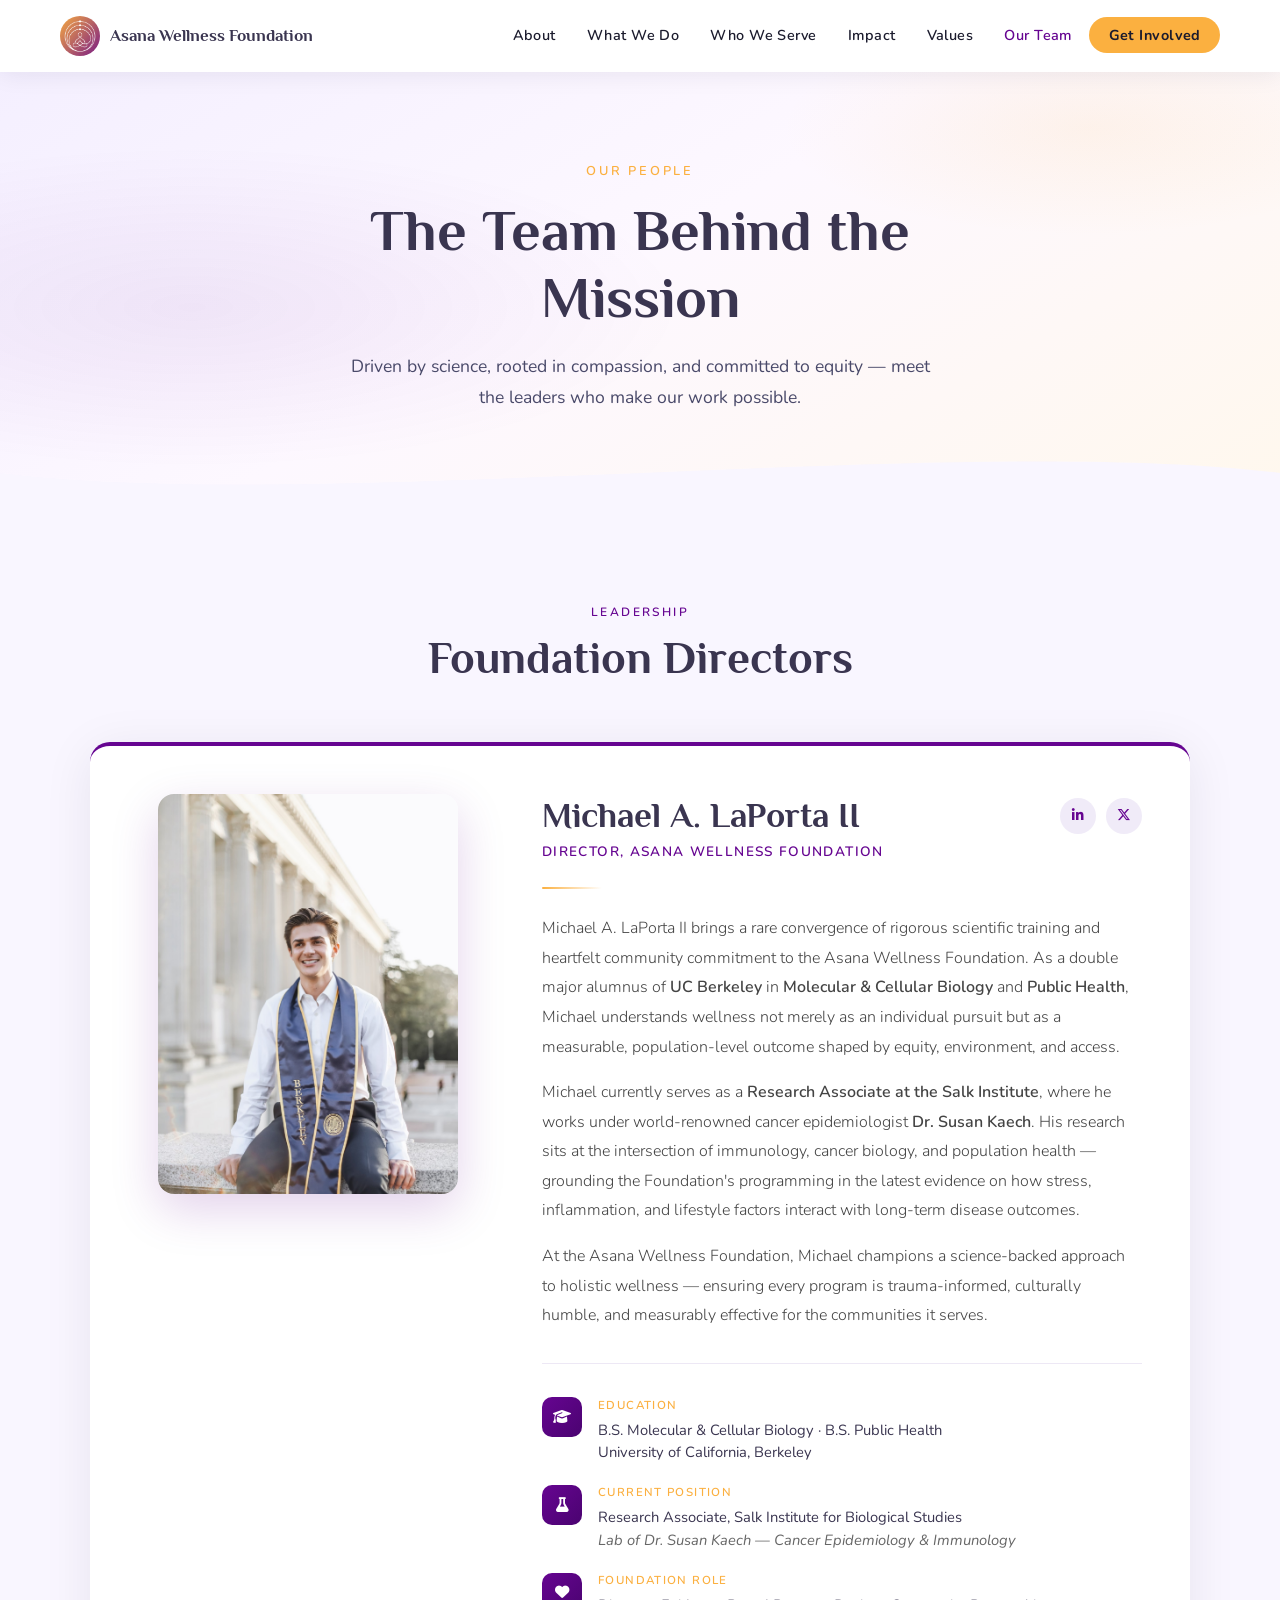
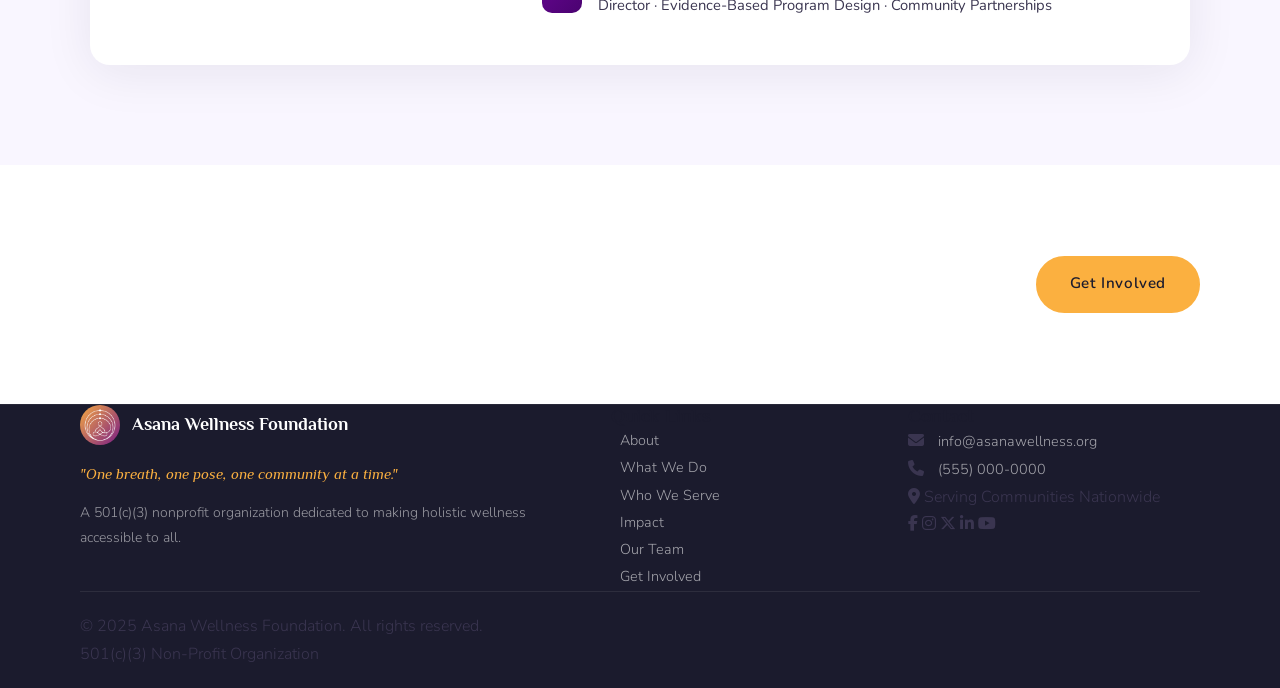
==== commit d4b77628: "Fix readability on About Us page — replace white text with dark - Page hero: light lavender gradient" ====
--- a/about.html
+++ b/about.html
@@ -27,7 +27,7 @@
   <link rel="stylesheet" href="styles.css" />
   <link rel="stylesheet" href="about.css" />
 </head>
-<body>
+<body class="about-page">
 
   <!-- ============================================================
        NAVIGATION
--- a/about.css
+++ b/about.css
@@ -3,12 +3,40 @@
    Extends styles.css for the About Us / Team page
    ============================================================ */
 
+/* ── On the about page the hero is light, so nav links must be dark from the start ── */
+.about-page .navbar {
+  background-color: rgba(255, 255, 255, 0.97);
+  box-shadow: 0 2px 24px rgba(27, 27, 45, 0.08);
+}
+
+.about-page .nav-link {
+  color: var(--color-text-dark);
+}
+
+.about-page .nav-link:hover,
+.about-page .nav-link.active {
+  color: var(--color-purple);
+}
+
+.about-page .nav-link::after {
+  background-color: var(--color-purple);
+}
+
+.about-page .logo-text {
+  color: var(--color-dark);
+}
+
+.about-page .hamburger-line {
+  background-color: var(--color-dark);
+}
+
 /* ── Active nav link state ── */
 .nav-link--active {
-  color: var(--color-gold) !important;
+  color: var(--color-purple) !important;
 }
 .nav-link--active::after {
   width: 100% !important;
+  background-color: var(--color-purple) !important;
 }
 
 /* ============================================================
@@ -16,7 +44,7 @@
    ============================================================ */
 .page-hero {
   position: relative;
-  background: linear-gradient(135deg, var(--color-dark) 0%, #2a0a45 60%, var(--color-purple) 100%);
+  background: linear-gradient(150deg, #f3eeff 0%, #fdf8ff 50%, #fff8ed 100%);
   padding: 160px 2rem 100px;
   text-align: center;
   overflow: hidden;
@@ -27,8 +55,8 @@
   position: absolute;
   inset: 0;
   background:
-    radial-gradient(ellipse 60% 50% at 20% 50%, rgba(102, 5, 145, 0.3) 0%, transparent 70%),
-    radial-gradient(ellipse 40% 40% at 80% 30%, rgba(251, 176, 64, 0.12) 0%, transparent 60%);
+    radial-gradient(ellipse 55% 45% at 15% 60%, rgba(102, 5, 145, 0.07) 0%, transparent 70%),
+    radial-gradient(ellipse 40% 35% at 85% 25%, rgba(251, 176, 64, 0.09) 0%, transparent 60%);
   pointer-events: none;
 }
 
@@ -52,16 +80,16 @@
 .page-hero-title {
   font-family: var(--font-heading);
   font-size: clamp(2.2rem, 5vw, 3.6rem);
-  color: #fff;
+  color: var(--color-dark);
   line-height: 1.15;
   margin-bottom: 1.25rem;
 }
 
 .page-hero-sub {
   font-family: var(--font-body);
-  font-weight: 300;
+  font-weight: 400;
   font-size: 1.1rem;
-  color: rgba(255, 255, 255, 0.75);
+  color: #4a4a6a;
   line-height: 1.75;
   max-width: 580px;
   margin: 0 auto;
@@ -322,8 +350,8 @@
 
 .join-team-text p {
   font-family: var(--font-body);
-  font-weight: 300;
-  color: rgba(255, 255, 255, 0.7);
+  font-weight: 400;
+  color: rgba(255, 255, 255, 0.88);
   font-size: 1rem;
   line-height: 1.7;
 }
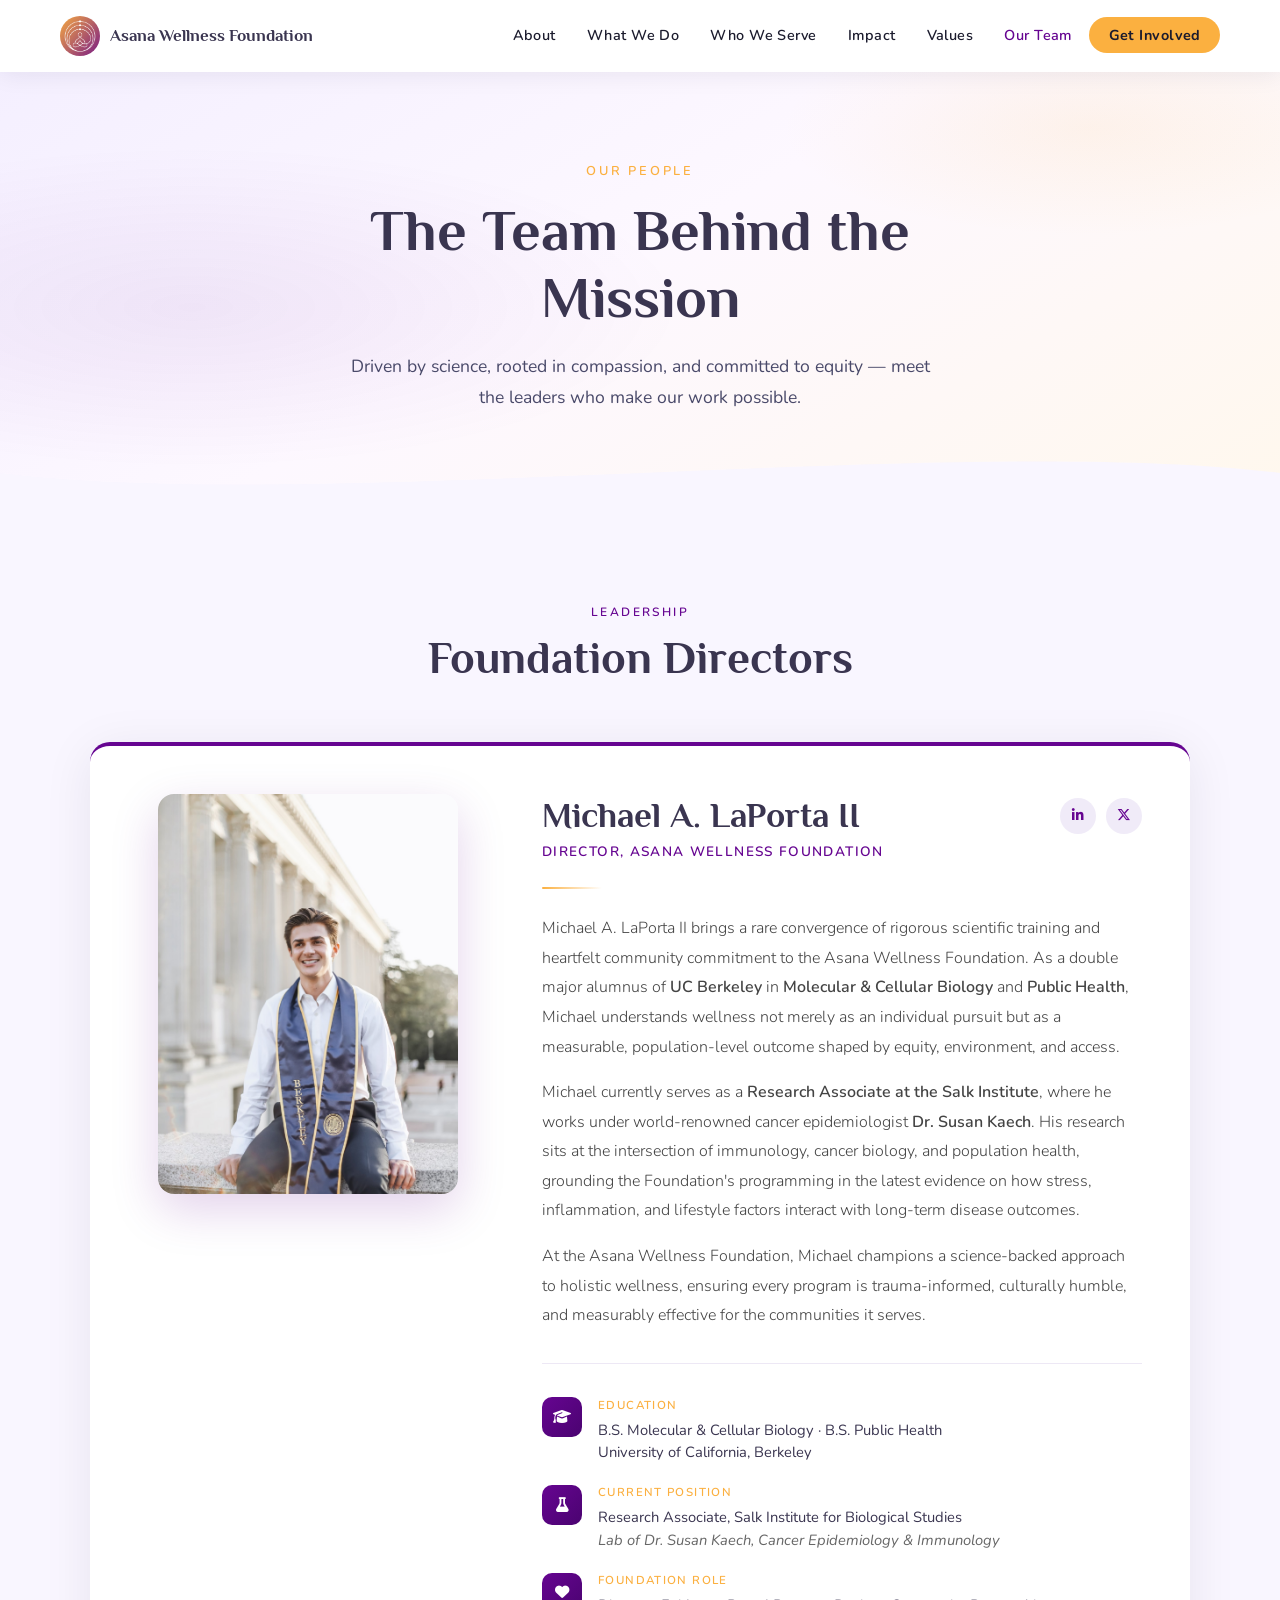
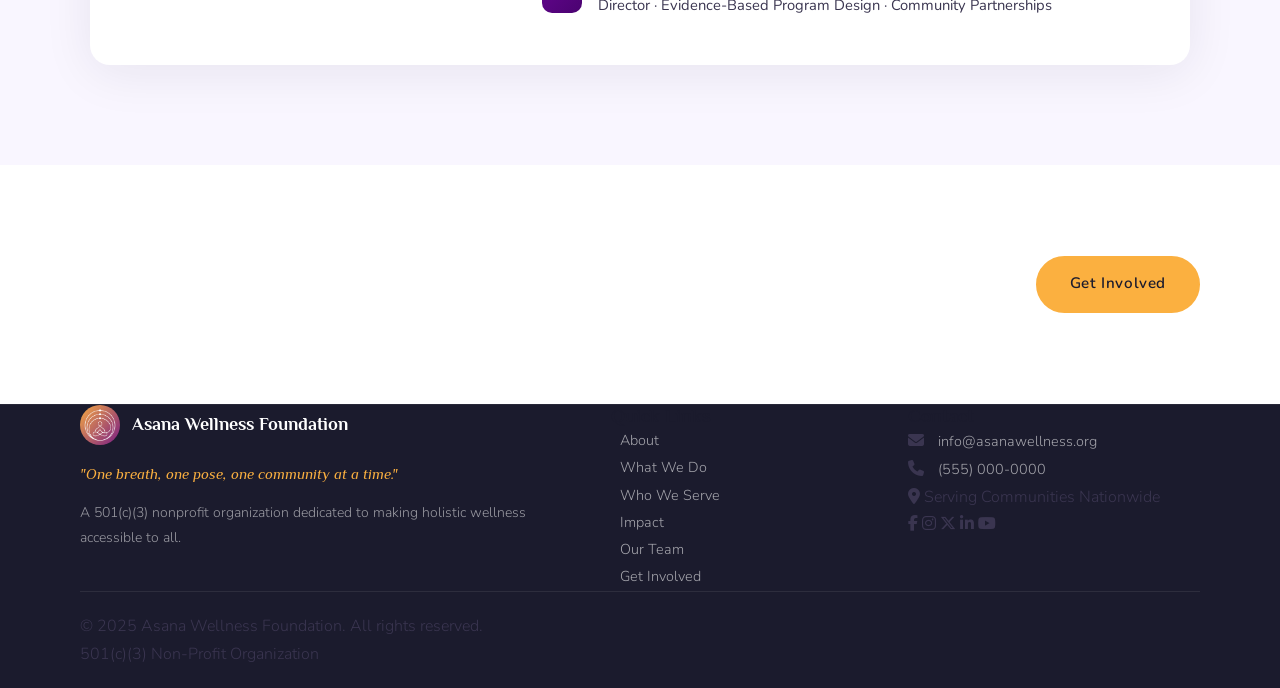
==== commit 377a962e: "Remove em dashes from Michael LaPorta bio" ====
--- a/about.html
+++ b/about.html
@@ -149,14 +149,14 @@
               Michael currently serves as a <strong>Research Associate at the Salk Institute</strong>,
               where he works under world-renowned cancer epidemiologist
               <strong>Dr. Susan Kaech</strong>. His research sits at the intersection of
-              immunology, cancer biology, and population health — grounding the Foundation's
+              immunology, cancer biology, and population health, grounding the Foundation's
               programming in the latest evidence on how stress, inflammation, and lifestyle
               factors interact with long-term disease outcomes.
             </p>
 
             <p class="director-bio">
               At the Asana Wellness Foundation, Michael champions a science-backed approach to
-              holistic wellness — ensuring every program is trauma-informed, culturally humble,
+              holistic wellness, ensuring every program is trauma-informed, culturally humble,
               and measurably effective for the communities it serves.
             </p>
 
@@ -172,7 +172,7 @@
                 <span class="credential-icon" aria-hidden="true"><i class="fas fa-flask"></i></span>
                 <div>
                   <span class="credential-label">Current Position</span>
-                  <span class="credential-value">Research Associate, Salk Institute for Biological Studies<br><em>Lab of Dr. Susan Kaech — Cancer Epidemiology &amp; Immunology</em></span>
+                  <span class="credential-value">Research Associate, Salk Institute for Biological Studies<br><em>Lab of Dr. Susan Kaech, Cancer Epidemiology &amp; Immunology</em></span>
                 </div>
               </div>
               <div class="credential-item">
